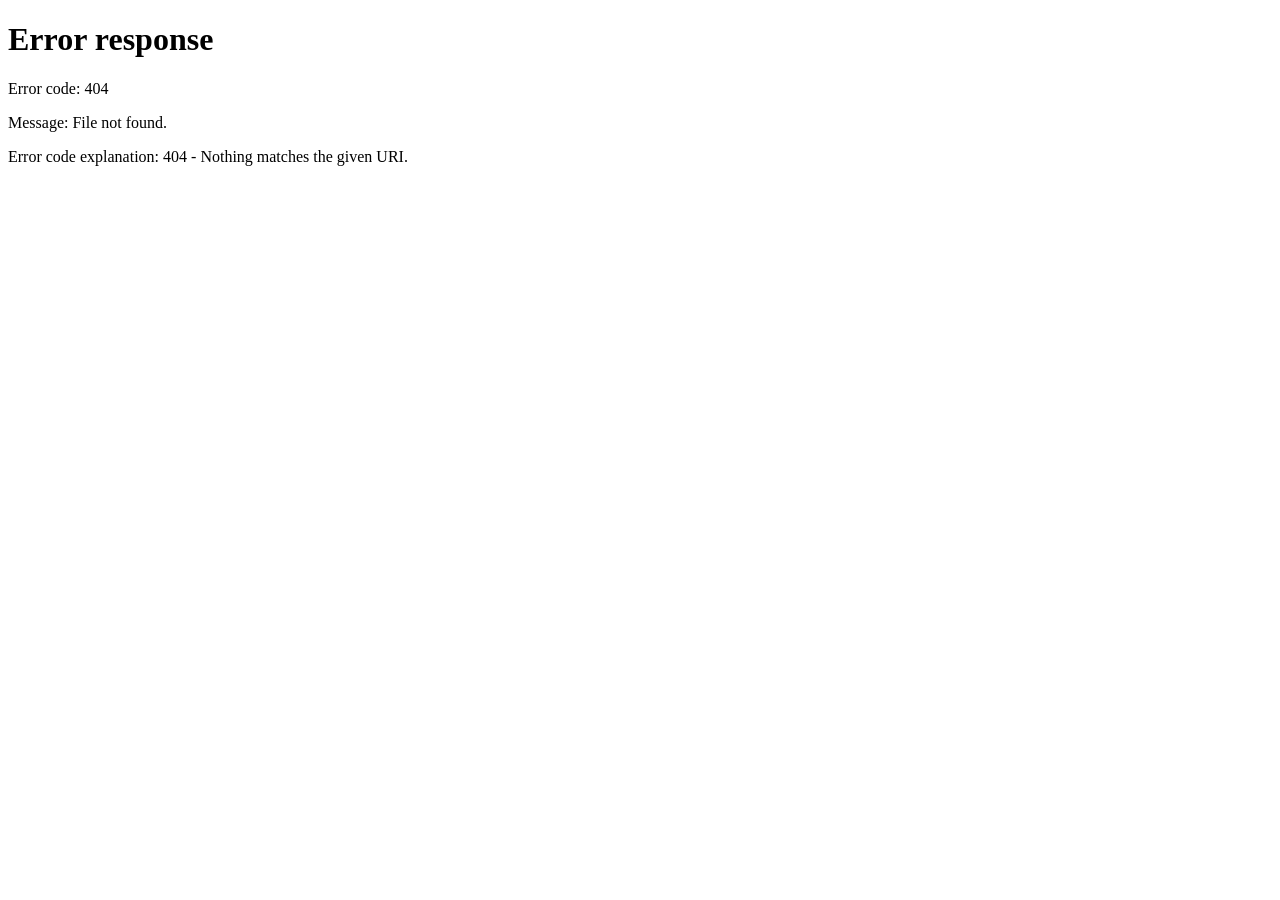
==== index.html @ 52eb381e "Add files via upload" ====
<!doctype html>
<html lang="it" data-autolang>
<head>
<meta charset="utf-8">
<meta name="viewport" content="width=device-width, initial-scale=1">
<script src="lang.js"></script>
<title>aibility · Automazione e AI per PMI svizzere</title>
<meta name="description" content="Email, telefonate, appuntamenti e report: li affidiamo all’AI per voi, con i dati su server in Svizzera. Scoprite in un minuto quanto potete risparmiare.">
<link rel="alternate" hreflang="it" href="./">
<link rel="alternate" hreflang="en" href="en/">
<link rel="alternate" hreflang="de" href="de/">
<link rel="alternate" hreflang="fr" href="fr/">
<link rel="alternate" hreflang="x-default" href="./">
<link rel="icon" href="assets/logo.svg" type="image/svg+xml">
<link rel="preconnect" href="https://fonts.googleapis.com">
<link rel="preconnect" href="https://fonts.gstatic.com" crossorigin>
<link rel="stylesheet" href="https://fonts.googleapis.com/css2?family=IBM+Plex+Sans:wght@400;700&display=swap">
<link rel="stylesheet" href="styles.css">
</head>
<body>

<header class="hdr">
  <div class="wrap hdr-in">
    <a href="#top" class="logo" aria-label="aibility, inizio pagina"><img src="assets/logo.svg" alt="aibility"></a>
    <nav aria-label="Sezioni" class="mnav"><a href="#giornata">Cosa automatizziamo</a><a href="#come">Come funziona</a><a href="#prezzi">Prezzi</a><a href="#contatto">Contatto</a></nav>
    <div class="hdr-right">
      <nav aria-label="Lingua" class="lang">
        <a href="en/" lang="en" hreflang="en">EN</a>
        <a href="de/" lang="de" hreflang="de">DE</a>
        <a href="./" lang="it" hreflang="it" aria-current="true">IT</a>
        <a href="fr/" lang="fr" hreflang="fr">FR</a>
      </nav>
      <a href="#diagnosi" class="hdr-cta">Analisi gratuita</a>
    </div>
  </div>
</header>

<main>

<section id="top" class="wrap hero">
  <p class="eyebrow eyebrow-hero"><span aria-hidden="true" class="pulse"></span>AUTOMAZIONE E AI PER PMI SVIZZERE</p>
  <h1><span class="hl">Il lavoro ripetitivo del vostro ufficio, automatizzato.</span> <span class="hl hl2">Con i programmi che usate già.</span></h1>
  <span aria-hidden="true" class="bar"></span>
  <p class="lede fadein">Email, telefonate, appuntamenti e report: li affidiamo all’AI per voi, con i dati su server in Svizzera. Scoprite in un minuto quanto potete risparmiare.</p>
  <div class="hero-actions fadein">
    <a href="#diagnosi" class="btn btn-primary">Calcolate il vostro risparmio <span class="ar">→</span></a>
    <a href="#giornata" class="link-strong">Cosa automatizziamo ↓</a>
  </div>
  <ul class="trust fadein">
    <li>Server in Svizzera</li><li>Primo processo in 2–4 settimane</li><li>Risposta in giornata</li><li class="hide-m">Tutto online</li><li>Italiano, tedesco, francese, inglese</li>
  </ul>
</section>

<section aria-label="Strumenti che colleghiamo" class="tools">
  <div class="wrap tools-in">
    <p class="tools-label">SI COLLEGA A</p>
    <div class="mq">
      <div class="mq-track" id="mq-track">
        <ul class="tool-list"><li class="tool">Outlook e Microsoft 365</li><li class="tool">Microsoft Teams</li><li class="tool">Gmail e Google Workspace</li><li class="tool">Excel</li><li class="tool">Google Sheets</li><li class="tool">SharePoint</li><li class="tool">OneDrive</li><li class="tool">Google Drive</li><li class="tool">Dropbox</li><li class="tool">Odoo</li><li class="tool">Airtable</li><li class="tool">HubSpot</li><li class="tool">Salesforce</li><li class="tool">Pipedrive</li><li class="tool">Zendesk</li><li class="tool">Slack</li><li class="tool">WhatsApp Business</li><li class="tool">Google Calendar</li><li class="tool">Calendly</li><li class="tool">Stripe</li><li class="tool">Shopify</li><li class="tool">WooCommerce</li><li class="tool">Mailchimp</li><li class="tool">Notion</li><li class="tool">Asana</li><li class="tool">Trello</li><li class="tool">monday.com</li><li class="tool">ClickUp</li><li class="tool">Jira</li><li class="tool">Typeform</li><li class="tool">OpenAI</li><li class="tool">Claude</li></ul>
      </div>
    </div>
  </div>
</section>

<section id="giornata" class="wrap sec">
  <div class="rv day-head">
    <div class="day-head-text">
      <p class="eyebrow">COSA AUTOMATIZZIAMO</p>
      <h2 class="h2">Una giornata in ufficio. Prima e dopo.</h2>
    </div>
    <div role="group" aria-label="Scegli la vista" class="seg">
      <button type="button" id="seg-before" aria-pressed="true">Prima</button>
      <button type="button" id="seg-after" aria-pressed="false">Dopo aibility</button>
    </div>
  </div>
  <ol class="rv day" id="day"></ol>
  <p class="day-summary" id="day-summary"></p>
</section>

<section id="diagnosi" class="diag">
  <div class="wrap diag-in">
    <div class="diag-intro rv">
      <p class="eyebrow eyebrow-dark">DIAGNOSI GRATUITA · 1 MINUTO</p>
      <h2 class="h2">Tre domande. Poi sapete quanto tempo state perdendo.</h2>
      <p class="diag-lede">Vedete subito il potenziale di risparmio. Poi lo verifichiamo insieme in un’analisi gratuita di 30 minuti.</p>
    </div>

    <div class="card rv" id="quiz">
      <div class="card-head">
        <p class="card-title">DIAGNOSI GRATUITA</p>
        <div class="progress" aria-label="Avanzamento">
          <span class="dots" id="dots"></span>
          <span class="q-label" id="q-label" aria-live="polite">Domanda 1 di 3</span>
        </div>
      </div>
      <div class="card-body">

        <div class="qstep qfade" data-step="1">
          <p class="q-kicker hide-m">DOMANDA 1</p>
          <h3 class="q-title">Dove perdete più tempo?</h3>
          <div class="opts" id="opts"></div>
          <button type="button" class="link-btn q-skip" data-go="2">Non lo so ancora</button>
        </div>

        <div class="qstep qfade" data-step="2" hidden>
          <div>
            <p class="q-kicker"><span class="hide-m">DOMANDA 2 · </span><span data-area-up></span></p>
            <h3 class="q-title q-title-tight">Quanto pesa oggi questo lavoro?</h3>
          </div>
          <div>
            <div class="rng-row"><label for="fq-n">Persone coinvolte</label><span class="rng-val" id="n-val"></span></div>
            <input id="fq-n" class="rng" type="range" step="1">
          </div>
          <div>
            <div class="rng-row"><label for="fq-h">Ore a settimana<span class="hide-m">, per persona</span></label><span class="rng-val" id="h-val"></span></div>
            <input id="fq-h" class="rng" type="range" step="1">
          </div>
          <div class="btn-row">
            <button type="button" class="btn-back" aria-label="Indietro" data-go="1">←</button>
            <button type="button" class="btn-go" data-go="3">Vedi il risultato →</button>
          </div>
        </div>

        <form class="qstep qfade" data-step="3" id="lead-form" novalidate hidden>
          <div class="result">
            <p class="result-area" data-area-up></p>
            <p class="result-label">Il vostro potenziale di risparmio</p>
            <p class="result-num"><span data-currency></span> <span id="chf-anim">0</span> <span class="result-unit">all’anno</span></p>
            <p class="result-sub"><span id="hrs-mon"></span> ore <span class="hide-m">liberate ogni mese</span><span class="show-m">al mese</span> · <span id="fte"></span> posti a tempo pieno</p>
          </div>
          <h3 class="q-sub">Verifichiamolo sui vostri sistemi. Gratis.</h3>
          <div class="grid-2">
            <div class="field"><label for="fq-fn">Nome</label><input id="fq-fn" name="name" class="inp" type="text" placeholder="Il vostro nome" autocomplete="name" required></div>
            <div class="field"><label for="fq-fa">Azienda</label><input id="fq-fa" name="company" class="inp" type="text" placeholder="Nome dell’azienda" autocomplete="organization"></div>
          </div>
          <div class="field"><label for="fq-fe">Email di lavoro</label><input id="fq-fe" name="email" class="inp" type="email" placeholder="nome@azienda.ch" autocomplete="email" required></div>
          <input type="text" name="website" class="hp" tabindex="-1" autocomplete="off" aria-hidden="true">
          <label class="check"><input type="checkbox" name="consent" required>Accetto che aibility tratti i miei dati per rispondere alla richiesta, secondo l’<a href="privacy.html" target="_blank">informativa sulla privacy</a>.</label>
          <p class="form-err" role="alert" hidden></p>
          <div class="btn-row">
            <button type="button" class="btn-back" aria-label="Indietro" data-go="2">←</button>
            <button type="submit" class="btn-go btn-go-lg">Richiedi l’analisi gratuita →</button>
          </div>
          <p class="fine" id="calc-note"></p>
        </form>

        <div class="qstep qfade" data-step="4" hidden>
          <p class="q-kicker hide-m">ULTIMO PASSO</p>
          <h3 class="q-title q-title-flat">Grazie<span id="name-suffix"></span>. Scegliete un orario.</h3>
          <p class="q-text">Partiremo da «<span id="area-name"></span>» e dal vostro potenziale di <span data-currency></span> <span id="chf"></span> all’anno. Videochiamata di <span data-meeting-min>30</span> minuti, online.</p>
          <div class="booker" id="booker" aria-live="polite"></div>
          <button type="button" class="btn-ghost" data-go="3" id="back-from-4">← Torna indietro</button>
        </div>

      </div>
    </div>

    <div class="diag-list rv">
      <p class="list-label">COSA RICEVETE DALL’ANALISI</p>
      <ul class="sq-list">
        <li><span aria-hidden="true" class="sq"></span>Le attività che vi costano più ore</li>
        <li><span aria-hidden="true" class="sq"></span>Le 2–3 automazioni da cui partire</li>
        <li><span aria-hidden="true" class="sq"></span>Tempi e costi indicativi, per iscritto</li>
        <li><span aria-hidden="true" class="sq sq-coral"></span>Nessun obbligo</li>
      </ul>
    </div>
  </div>
</section>

<section id="come" class="wrap sec">
  <p class="eyebrow">COME FUNZIONA</p>
  <h2 class="h2 rv">Tutto inizia con un’analisi di 30 minuti. Gratis.</h2>
  <ol class="steps" id="steps">
    <li aria-hidden="true" class="pbar"></li>
    <li class="st" style="transition-delay:0s"><p class="st-k">01 · Gratuita, 30 min</p><h3>Analisi gratuita</h3><p class="st-t">Le attività che vi costano più tempo.</p></li>
    <li class="st" style="transition-delay:.6s"><p class="st-k">02 · Offerta scritta</p><h3>Definiamo il primo passo</h3><p class="st-t">Perimetro, risultato, tempi e prezzo fisso.</p></li>
    <li class="st" style="transition-delay:1.2s"><p class="st-k">03 · 2–4 settimane</p><h3>Costruiamo e testiamo</h3><p class="st-t">Su casi reali, con il vostro team.</p></li>
    <li class="st" style="transition-delay:1.8s"><p class="st-k">04 · Ogni mese</p><h3>Usiamo e miglioriamo</h3><p class="st-t">Monitoraggio e rapporto del tempo risparmiato.</p></li>
  </ol>
</section>

<section class="sec-line">
  <div class="wrap sec-m faq">
    <div class="faq-head">
      <p class="eyebrow">DOMANDE</p>
      <h2 class="h2-s">Prima di iniziare.</h2>
    </div>
    <div class="faq-list rv">
      <details><summary>Dobbiamo cambiare i nostri programmi?</summary><p>Di regola no. Partiamo dagli strumenti che usate già; le possibilità dipendono dalle funzioni disponibili e dagli accessi.</p></details>
      <details><summary>Quanto tempo serve?</summary><p>Un primo processo è di solito in funzione in 2–4 settimane, a seconda delle integrazioni.</p></details>
      <details><summary>Perché un canone mensile?</summary><p>Un’automazione lavora ogni giorno in un ambiente che cambia. Il canone garantisce che continui a funzionare e migliori, con un rapporto mensile di cosa ha prodotto.</p></details>
      <details><summary>Come vengono gestiti i dati?</summary><p>I dati restano su server in Svizzera. Concordiamo prima quali dati servono e chi vi accede, nel rispetto della legge svizzera sulla protezione dei dati (nLPD).</p></details>
    </div>
  </div>
</section>

<section id="prezzi" class="sec-line">
  <div class="wrap sec-m">
    <p class="eyebrow">PREZZI</p>
    <h2 class="h2">Prezzi chiari. Offerta su misura.</h2>
    <p class="sec-lede">Un canone mensile tiene tutto funzionante. L’avvio <span class="hide-m">della prima automazione </span>lo calcoliamo dopo l’analisi gratuita.</p>
    <div class="plans rv">
      <div class="plan">
        <div class="plan-top"><h3>Base</h3><p class="price" id="price-base"></p></div>
        <p class="plan-t">1–2 automazioni, monitoraggio, correzioni e rapporto mensile.</p>
      </div>
      <div class="plan plan-rec">
        <div class="plan-top"><h3>Crescita <span class="badge">Consigliato</span></h3><p class="price" id="price-growth"></p></div>
        <p class="plan-t">Fino a 5 automazioni o assistenti, ore di miglioramenti incluse, incontro trimestrale.</p>
      </div>
      <div class="plan">
        <div class="plan-top"><h3>Partner</h3><p class="price price-req" id="price-partner">Su richiesta</p></div>
        <p class="plan-t">Un reparto AI esterno: soluzioni su misura e una nuova automazione ogni trimestre.</p>
      </div>
    </div>
    <p class="fine-lg">Prezzi finali · Licenze e costi d’uso dell’AI al costo · Le automazioni girano sulla nostra infrastruttura in Svizzera</p>
  </div>
</section>

<section class="cta-band">
  <div class="wrap cta-in">
    <h2 class="rv">Scopriamo cosa automatizzare per primo.</h2>
    <a href="#diagnosi" class="btn btn-white">Inizia la diagnosi gratuita <span class="ar">↑</span></a>
  </div>
</section>

<section id="contatto" class="contact">
  <div class="wrap contact-in">
    <div class="contact-intro">
      <p class="eyebrow">CONTATTO</p>
      <h2 class="h2-s">Preferite scriverci?</h2>
      <p class="sec-lede">Due righe bastano. Vi rispondiamo in giornata.</p>
      <p class="contact-mail hide-m"><a href="mailto:info@aibility-agency.ch">info@aibility-agency.ch</a></p>
    </div>
    <div class="contact-body rv">
      <form id="contact-form" class="contact-form" novalidate>
        <div class="grid-2 grid-2-wide">
          <div class="field"><label for="fc-n">Nome</label><input id="fc-n" name="name" class="inp inp-w" type="text" placeholder="Il vostro nome" autocomplete="name" required></div>
          <div class="field"><label for="fc-e">Email</label><input id="fc-e" name="email" class="inp inp-w" type="email" placeholder="nome@azienda.ch" autocomplete="email" required></div>
        </div>
        <div class="field"><label for="fc-m">Messaggio</label><textarea id="fc-m" name="message" class="inp inp-w" rows="4" placeholder="Come possiamo aiutarvi?" required></textarea></div>
        <input type="text" name="website" class="hp" tabindex="-1" autocomplete="off" aria-hidden="true">
        <label class="check"><input type="checkbox" name="consent" required>Accetto che aibility tratti i miei dati per rispondere, secondo l’<a href="privacy.html" target="_blank">informativa sulla privacy</a>.</label>
        <p class="form-err" role="alert" hidden></p>
        <button type="submit" class="btn-dark">Invia messaggio</button>
        <p class="show-m contact-or">oppure <a href="mailto:info@aibility-agency.ch">info@aibility-agency.ch</a></p>
      </form>
      <div class="sent" id="contact-sent" hidden>
        <span aria-hidden="true" class="sq-coral-lg"></span>
        <div><p class="sent-t">Grazie, messaggio ricevuto.</p><p class="sent-s">Vi rispondiamo in giornata.</p><button type="button" class="link-btn-strong" id="contact-new">Scrivi un altro messaggio</button></div>
      </div>
    </div>
  </div>
</section>

</main>

<footer class="ftr">
  <div class="wrap ftr-in">
    <div class="ftr-brand"><img src="assets/logo-light.svg" alt="aibility"><p class="motto">Let machines repeat. Let humans create.</p></div>
    <div class="ftr-meta"><p>aibility · un progetto di Danilo Africano e Giovanni De Luca</p><p>info@aibility-agency.ch · <a href="#impressum">Impressum</a> · <a href="privacy.html">Privacy</a></p></div>
  </div>
  <div id="impressum" class="wrap imp">
    <div class="imp-in">
      <p class="imp-t">Impressum</p>
      <p>Responsabili del sito:<br class="hide-m"> Danilo Africano e Giovanni De Luca</p>
      <p>Bäumlihofstrasse 149a,<br class="hide-m"> 4048 Basel, Svizzera</p>
      <p>info@aibility-agency.ch<br class="hide-m"><span class="show-m-inline"> · </span>aibility è un marchio, non una società iscritta a registro.</p>
    </div>
  </div>
</footer>

<script src="config.js"></script>
<script src="i18n.js"></script>
<script src="app.js"></script>
</body>
</html>
---- styles.css ----
/* aibility — styles. Desktop values first; ≤980px tablet; ≤760px mobile (390px design). */

:root{
  --ink:#2B2833; --ink-2:#55515E; --mute:#6A6672; --line:#D9D7E0; --line-2:#B7B4C0; --line-3:#E4E2EA;
  --paper:#FBFAF7; --white:#FFFFFF; --blue:#335CFF; --blue-d:#2443C7; --blue-l:#E8EDFF; --coral:#FF7A59;
  --gut:clamp(16px,4vw,48px);
}

*,*::before,*::after{box-sizing:border-box}
html{scroll-behavior:smooth}
body{margin:0;background:var(--paper);color:var(--ink);font-family:'IBM Plex Sans',system-ui,sans-serif;-webkit-text-size-adjust:100%}
img{max-width:100%}
a{color:var(--blue)}
a:hover{color:var(--blue-d)}
summary{cursor:pointer}
button{font-family:inherit}
[hidden]{display:none!important}
input:focus-visible,button:focus-visible,a:focus-visible,textarea:focus-visible,summary:focus-visible{outline:2px solid var(--blue);outline-offset:2px}
section[id]{scroll-margin-top:76px}
.show-m,.show-m-inline{display:none}
.hp{position:absolute;left:-9999px;width:1px;height:1px;opacity:0}

.wrap{max-width:1120px;margin:0 auto;padding-left:var(--gut);padding-right:var(--gut)}

/* ---------- Header ---------- */
.hdr{position:sticky;top:0;z-index:10;background:var(--paper);border-bottom:1px solid var(--line)}
.hdr-in{padding-top:14px;padding-bottom:14px;display:flex;align-items:center;justify-content:space-between;gap:16px}
.logo{display:flex;padding:6px 0}
.logo img{height:30px;width:auto;display:block}
.mnav{display:flex;gap:32px;font-size:15px}
.mnav a{color:var(--ink);text-decoration:none;padding:8px 0;border-bottom:2px solid transparent;transition:border-color .2s ease,color .2s ease;white-space:nowrap}
.mnav a:hover{color:var(--blue);border-bottom-color:var(--blue)}
.hdr-right{display:flex;align-items:center;gap:28px}
.lang{display:flex;gap:4px;font-size:14px;font-weight:700;letter-spacing:.04em}
.lang a{padding:8px 6px;color:var(--ink-2);text-decoration:none}
.lang a[aria-current]{color:var(--ink);text-decoration:underline;text-decoration-color:var(--blue);text-decoration-thickness:2px;text-underline-offset:6px}
.hdr-cta{color:var(--white);background:var(--blue);padding:12px 18px;font-size:15px;font-weight:700;text-decoration:none;white-space:nowrap}
.hdr-cta:hover{color:var(--white);background:var(--blue-d)}

/* ---------- Type ---------- */
.eyebrow{margin:0 0 14px;font-size:14px;font-weight:700;letter-spacing:.08em;color:var(--blue)}
.eyebrow-dark{color:var(--blue-d)}
.h2{margin:0;font-weight:700;font-size:clamp(34px,4.4vw,52px);line-height:1.05;letter-spacing:-.025em}
.h2-s{margin:0;font-weight:700;font-size:clamp(30px,3.6vw,44px);line-height:1.08;letter-spacing:-.025em}
.sec{padding-top:120px;padding-bottom:120px}
.sec-m{padding-top:112px;padding-bottom:112px}
.sec-line{border-top:1px solid var(--line)}
.sec-lede{margin:16px 0 0;max-width:640px;font-size:17px;line-height:1.55;color:var(--ink-2)}

/* ---------- Hero ---------- */
.hero{padding-top:112px;padding-bottom:96px}
.eyebrow-hero{margin:0 0 24px;display:flex;align-items:center;gap:12px}
.pulse{width:12px;height:12px;background:var(--coral);flex:none;animation:pl 2.6s ease-in-out infinite}
@keyframes pl{0%,100%{transform:scale(1)}50%{transform:scale(.55)}}
.hero h1{margin:0;max-width:900px;font-weight:700;font-size:clamp(44px,6.4vw,88px);line-height:1;letter-spacing:-.035em}
.bar{display:block;height:8px;width:0;margin-top:32px;background:var(--coral);animation:bar 1s cubic-bezier(.2,.7,.2,1) .8s forwards}
@keyframes bar{to{width:120px}}
.lede{margin:28px 0 0;max-width:600px;font-size:20px;line-height:1.55;color:var(--ink-2)}
.hero-actions{margin-top:36px;display:flex;flex-wrap:wrap;gap:12px 28px;align-items:center}
.btn{display:inline-block;font-weight:700;text-decoration:none;transition:transform .2s ease}
.btn:hover{transform:translateY(-3px)}
.btn .ar{display:inline-block;transition:transform .2s ease}
.btn:hover .ar{transform:translateX(5px)}
.btn-primary{background:var(--blue);color:var(--white);font-size:17px;padding:18px 26px}
.btn-primary:hover{color:var(--white)}
.link-strong{color:var(--ink);font-weight:700}
.trust{margin:56px 0 0;padding:0;list-style:none;font-size:14px;color:var(--mute)}
.trust li{display:inline}
.trust li+li::before{content:" · "}

/* ---------- Tools marquee ---------- */
.tools{background:var(--white);border-top:1px solid var(--line);border-bottom:1px solid var(--line)}
.tools-in{padding-top:22px;padding-bottom:22px;display:flex;flex-wrap:wrap;align-items:center;gap:14px 32px}
.tools-label{margin:0;flex:none;font-size:13px;font-weight:700;letter-spacing:.14em;color:var(--mute)}
.mq{flex:1 1 480px;min-width:0;overflow:hidden;-webkit-mask-image:linear-gradient(to right,transparent,#000 8%,#000 92%,transparent);mask-image:linear-gradient(to right,transparent,#000 8%,#000 92%,transparent)}
.mq-track{display:flex;width:max-content;animation:mq 90s linear infinite}
.mq:hover .mq-track{animation-play-state:paused}
@keyframes mq{from{transform:translateX(0)}to{transform:translateX(-50%)}}
.tool-list{margin:0;padding:0 10px 0 0;list-style:none;display:flex;gap:10px}
.tool{flex:none;border:1px solid var(--line);background:var(--paper);color:var(--ink-2);font-size:15px;padding:9px 16px;white-space:nowrap}

/* ---------- Day before/after ---------- */
.day-head{display:flex;flex-wrap:wrap;gap:24px 64px;align-items:flex-end;justify-content:space-between}
.day-head-text{flex:1 1 520px;min-width:0}
.seg{flex:none;display:flex;border:1px solid var(--ink)}
.seg button{background:var(--white);color:var(--ink);border:0;padding:12px 20px;font-size:16px;font-weight:400;cursor:pointer;min-height:48px}
.seg #seg-before[aria-pressed="true"]{background:var(--ink);color:var(--white);font-weight:700}
.seg #seg-after[aria-pressed="true"]{background:var(--blue);color:var(--white);font-weight:700}
.day{margin:40px 0 0;padding:0;list-style:none;border-top:1px solid var(--ink)}
.slot{display:grid;grid-template-columns:96px 1fr;gap:12px 24px;align-items:start;padding:20px 16px;border-bottom:1px solid var(--line);background:var(--paper);color:var(--ink-2);transition:background .35s ease,color .35s ease}
.slot-time{margin:0;font-weight:700;font-size:24px;display:flex;align-items:center;gap:10px;color:var(--ink)}
.slot-mk{width:8px;height:8px;flex:none;background:var(--line-2);transition:background .35s ease}
.slot-svc-m{display:none}
.slot-svc{margin:0;font-size:12px;font-weight:700;letter-spacing:.1em;color:var(--mute)}
.slot-text{margin:6px 0 0;font-size:19px;line-height:1.4;font-weight:400}
.day.is-after .slot{background:var(--blue-l);color:var(--ink)}
.day.is-after .slot-mk{background:var(--coral)}
.day.is-after .slot-svc,.day.is-after .slot-svc-m{color:var(--blue)}
.day.is-after .slot-text{font-weight:700}
.day-summary{margin:24px 0 0;font-size:17px;line-height:1.5;color:var(--ink-2)}

/* ---------- Diagnosis ---------- */
.diag{background:var(--blue-l);scroll-margin-top:60px}
.diag-in{padding-top:112px;padding-bottom:112px;display:grid;grid-template-columns:minmax(0,1fr) minmax(0,1.26fr);grid-template-areas:"intro card" "list card";grid-template-rows:auto 1fr;column-gap:64px;align-items:start}
.diag-intro{grid-area:intro}
.diag-list{grid-area:list}
.card{grid-area:card}
.diag-lede{margin:20px 0 0;font-size:18px;line-height:1.55;color:var(--ink-2)}
.list-label{margin:36px 0 12px;font-size:13px;font-weight:700;letter-spacing:.1em;color:var(--ink-2)}
.sq-list{margin:0;padding:0;list-style:none;display:flex;flex-direction:column;gap:10px;font-size:16px;line-height:1.45}
.sq-list li{display:flex;gap:12px}
.sq{flex:none;width:8px;height:8px;margin-top:8px;background:var(--blue)}
.sq-coral{background:var(--coral)}

.card{background:var(--white);border:1px solid var(--ink)}
.card-head{padding:16px 24px;border-bottom:1px solid var(--line);display:flex;align-items:center;justify-content:space-between;gap:12px;flex-wrap:wrap}
.card-title{margin:0;font-size:13px;font-weight:700;letter-spacing:.12em;color:var(--mute)}
.progress{display:flex;gap:6px;align-items:center}
.dots{display:flex;gap:6px;align-items:center}
.dot{display:inline-block;width:8px;height:8px;background:var(--line);transition:width .25s ease,background .25s ease}
.dot.on{background:var(--blue)}
.dot.cur{width:22px}
.q-label{margin-left:8px;font-size:13px;color:var(--ink-2)}
.card-body{padding:clamp(20px,3vw,30px)}
.qstep{display:flex;flex-direction:column;gap:16px}
.qstep[data-step="1"]{display:block}
.qstep[data-step="2"]{gap:20px}
.qfade{animation:qf .35s ease}
@keyframes qf{from{opacity:0;transform:translateY(8px)}to{opacity:1;transform:none}}
.q-kicker{margin:0;font-size:14px;font-weight:700;color:var(--blue)}
.q-title{margin:6px 0 18px;font-size:24px;font-weight:700;line-height:1.2}
.q-title-tight{margin-bottom:0}
.q-title-flat{margin:0}
.q-sub{margin:4px 0 0;font-size:21px;font-weight:700;line-height:1.25}
.q-text{margin:0;font-size:16px;line-height:1.5;color:var(--ink-2)}
.opts{display:grid;grid-template-columns:repeat(auto-fit,minmax(170px,1fr));gap:10px}
.opt{text-align:left;background:var(--white);color:var(--ink);border:1px solid var(--line-2);padding:14px 16px;cursor:pointer;min-height:64px;transition:transform .18s ease,border-color .18s ease}
.opt:hover{transform:translateY(-3px);border-color:var(--blue)}
.opt[aria-pressed="true"]{background:var(--blue-l);border:2px solid var(--blue);padding:13px 15px}
.opt-l{display:block;font-weight:700;font-size:16px}
.opt-s{display:block;margin-top:4px;font-size:13px;color:var(--ink-2)}
.link-btn{margin-top:16px;padding:0;border:0;background:none;font:inherit;font-size:14px;color:var(--blue);text-decoration:underline;text-underline-offset:3px;cursor:pointer}
.rng-row{display:flex;justify-content:space-between;gap:12px;margin-bottom:6px;font-size:15px}
.rng-val{font-weight:700}
.rng{-webkit-appearance:none;appearance:none;width:100%;height:28px;background:transparent;margin:0;cursor:pointer;--p:50%}
.rng::-webkit-slider-runnable-track{height:4px;background:linear-gradient(to right,var(--ink) var(--p),var(--line) var(--p))}
.rng::-moz-range-track{height:4px;background:var(--line)}
.rng::-moz-range-progress{height:4px;background:var(--ink)}
.rng::-webkit-slider-thumb{-webkit-appearance:none;width:22px;height:22px;margin-top:-9px;border-radius:0;background:var(--blue);border:0}
.rng::-moz-range-thumb{width:22px;height:22px;border-radius:0;background:var(--blue);border:0}
.btn-row{display:flex;gap:10px}
.btn-back{background:transparent;color:var(--ink);border:1px solid var(--ink);padding:14px 18px;font-size:15px;font-weight:700;cursor:pointer}
.btn-go{flex:1;background:var(--blue);color:var(--white);border:0;padding:15px 18px;font-size:16px;font-weight:700;cursor:pointer}
.btn-go:hover{background:var(--blue-d)}
.btn-go:disabled{opacity:.6;cursor:wait}
.btn-go-lg{padding:16px 18px;font-size:17px}
.btn-ghost{align-self:flex-start;background:transparent;color:var(--ink);border:1px solid var(--ink);padding:12px 18px;font-size:15px;font-weight:700;cursor:pointer}

.result{background:var(--ink);color:var(--paper);padding:22px 24px}
.result-area{margin:0;font-size:12px;font-weight:700;letter-spacing:.1em;color:#C9C6D3}
.result-label{margin:10px 0 0;font-size:17px;font-weight:700}
.result-num{margin:6px 0 0;font-weight:700;font-size:clamp(40px,5vw,56px);line-height:1;letter-spacing:-.03em;color:var(--coral)}
.result-unit{font-size:18px;font-weight:400;letter-spacing:0;color:var(--paper)}
.result-sub{margin:10px 0 0;font-size:15px;color:var(--blue-l)}
.grid-2{display:grid;grid-template-columns:repeat(auto-fit,minmax(170px,1fr));gap:12px}
.grid-2-wide{grid-template-columns:repeat(auto-fit,minmax(200px,1fr));gap:16px}
.field{display:flex;flex-direction:column;gap:6px}
.field label{font-size:14px;font-weight:700}
.inp{width:100%;border:1px solid var(--line-2);border-radius:0;padding:13px;font-size:16px;font-family:inherit;color:var(--ink);background:var(--paper)}
.inp-w{background:var(--white)}
textarea.inp{resize:vertical}
.inp[aria-invalid="true"]{border-color:#C2412D}
.check{display:flex;gap:10px;align-items:flex-start;font-size:14px;line-height:1.45;color:var(--ink-2)}
.check input{margin:3px 0 0;width:18px;height:18px;flex:none;accent-color:var(--blue)}
.form-err{margin:0;font-size:14px;font-weight:700;color:#B3321F}
.fine{margin:0;font-size:13px;color:var(--mute)}

/* ---------- Booking calendar (Google Calendar) ---------- */
.booker{border:1px solid var(--line);background:var(--paper)}
.bk-head{display:flex;justify-content:space-between;align-items:center;gap:12px;padding:12px 16px;border-bottom:1px solid var(--line)}
.bk-label{margin:0;font-size:12px;font-weight:700;letter-spacing:.1em;color:var(--mute)}
.bk-tz{margin:0;font-size:12px;color:var(--mute)}
.bk-days{display:flex;gap:8px;overflow-x:auto;padding:14px 16px;scrollbar-width:thin;scroll-snap-type:x proximity}
.bk-day{flex:none;scroll-snap-align:start;min-width:64px;text-align:center;background:var(--white);color:var(--ink);border:1px solid var(--line-2);padding:8px 6px;cursor:pointer;transition:border-color .15s ease}
.bk-day:hover{border-color:var(--blue)}
.bk-day[aria-pressed="true"]{background:var(--ink);color:var(--white);border-color:var(--ink)}
.bk-day:disabled{opacity:.4;cursor:default;border-color:var(--line)}
.bk-dow{display:block;font-size:11px;font-weight:700;letter-spacing:.1em;text-transform:uppercase}
.bk-dn{display:block;font-size:22px;font-weight:700;line-height:1.15}
.bk-mon{display:block;font-size:12px}
.bk-times{display:grid;grid-template-columns:repeat(auto-fill,minmax(84px,1fr));gap:8px;padding:0 16px 16px}
.bk-time{background:var(--white);color:var(--ink);border:1px solid var(--line-2);padding:11px 6px;font-size:15px;font-weight:700;cursor:pointer;transition:border-color .15s ease}
.bk-time:hover{border-color:var(--blue)}
.bk-time[aria-pressed="true"]{background:var(--blue);color:var(--white);border-color:var(--blue)}
.bk-foot{padding:14px 16px;border-top:1px solid var(--line);display:flex;flex-direction:column;gap:10px}
.bk-msg{margin:0;padding:20px 16px;font-size:15px;color:var(--ink-2)}
.bk-msg-err{color:#B3321F;font-weight:700}
.bk-demo{margin:0;padding:8px 16px;font-size:12px;background:#FFF1EC;color:#8A3A22;border-bottom:1px solid var(--line)}
.bk-done{display:flex;gap:14px;align-items:flex-start;padding:22px 20px;background:var(--white)}
.bk-done-t{margin:0;font-size:20px;font-weight:700}
.bk-done-s{margin:6px 0 0;font-size:15px;line-height:1.5;color:var(--ink-2)}
.bk-done a{font-weight:700}
.skel{height:44px;margin:16px;background:linear-gradient(90deg,var(--line-3),#F3F2F6,var(--line-3));background-size:200% 100%;animation:sk 1.2s ease-in-out infinite}
@keyframes sk{from{background-position:200% 0}to{background-position:0 0}}

/* ---------- How it works ---------- */
.steps{position:relative;margin:48px 0 0;padding:0;list-style:none;display:grid;grid-template-columns:repeat(auto-fit,minmax(220px,1fr));border-top:1px solid var(--ink)}
.st{padding:26px 24px 0 0;display:flex;flex-direction:column;gap:8px;transition:opacity .6s ease,transform .6s ease}
.steps.armed .st{opacity:0;transform:translateY(24px)}
.steps.armed.on .st{opacity:1;transform:none}
.st h3{margin:0;font-weight:700;font-size:20px}
.st p{margin:0}
.st-k{font-weight:700;font-size:15px;color:var(--blue)}
.st-t{font-size:16px;line-height:1.55;color:var(--ink-2)}
.pbar{position:absolute;left:0;top:-2px;height:3px;width:100%;background:linear-gradient(to right,var(--blue) 0,var(--blue) calc(100% - 48px),var(--coral) calc(100% - 48px));transition:width 2.4s ease}
.steps.armed .pbar{width:0}
.steps.armed.on .pbar{width:100%}

/* ---------- FAQ ---------- */
.faq{display:flex;flex-wrap:wrap;gap:32px 72px}
.faq-head{flex:1 1 280px;min-width:0}
.faq-list{flex:2 1 540px;min-width:0}
details{border-top:1px solid var(--ink);padding:18px 0}
details:last-child{border-bottom:1px solid var(--ink)}
summary{font-size:18px;font-weight:700}
details p{margin:12px 0 0;font-size:16px;line-height:1.6;color:var(--ink-2)}

/* ---------- Pricing ---------- */
.plans{margin-top:44px;display:grid;grid-template-columns:repeat(auto-fit,minmax(240px,1fr));gap:0 12px;border-top:1px solid var(--ink)}
.plan{padding:28px 24px 24px;border-top:3px solid transparent;margin-top:-2px;transition:border-color .25s ease,background .25s ease}
.plan:hover{border-top-color:var(--blue);background:var(--white)}
.plan h3{margin:0;font-size:20px;font-weight:700;display:flex;gap:10px;align-items:center;flex-wrap:wrap}
.badge{background:var(--blue);color:var(--white);font-size:12px;padding:3px 8px}
.price{margin:10px 0 0;font-weight:700;font-size:34px;letter-spacing:-.02em}
.price small{font-size:15px;font-weight:400;letter-spacing:0;color:var(--mute)}
.plan-t{margin:12px 0 0;font-size:15px;line-height:1.55;color:var(--ink-2)}
.fine-lg{margin:40px 0 0;font-size:14px;line-height:1.6;color:var(--mute)}

/* ---------- CTA band ---------- */
.cta-band{background:var(--blue);color:var(--white)}
.cta-in{padding-top:96px;padding-bottom:96px;display:flex;flex-wrap:wrap;gap:28px 48px;align-items:center;justify-content:space-between}
.cta-in h2{margin:0;flex:1 1 520px;font-weight:700;font-size:clamp(32px,4.2vw,52px);line-height:1.05;letter-spacing:-.03em}
.btn-white{flex:none;background:var(--white);color:var(--ink);font-size:18px;padding:20px 28px}
.btn-white:hover{color:var(--ink)}

/* ---------- Contact ---------- */
.contact{border-bottom:1px solid var(--line)}
.contact-in{padding-top:104px;padding-bottom:104px;display:flex;flex-wrap:wrap;gap:40px 72px}
.contact-intro{flex:1 1 300px;min-width:0}
.contact-body{flex:2 1 480px;min-width:0}
.contact-mail{margin:24px 0 0;font-size:16px}
.contact-mail a{font-weight:700}
.contact-form{display:flex;flex-direction:column;gap:16px}
.btn-dark{align-self:flex-start;background:var(--ink);color:var(--white);border:0;padding:16px 26px;font-size:16px;font-weight:700;cursor:pointer}
.btn-dark:disabled{opacity:.6;cursor:wait}
.sent{border:1px solid var(--ink);background:var(--white);padding:32px;display:flex;gap:16px;align-items:flex-start}
.sq-coral-lg{flex:none;width:12px;height:12px;margin-top:9px;background:var(--coral)}
.sent-t{margin:0;font-size:22px;font-weight:700}
.sent-s{margin:8px 0 0;font-size:16px;line-height:1.5;color:var(--ink-2)}
.link-btn-strong{margin-top:14px;background:transparent;color:var(--blue);border:0;padding:8px 0;font-size:15px;font-weight:700;cursor:pointer}

/* ---------- Footer ---------- */
.ftr{background:var(--ink);color:var(--line)}
.ftr a{color:var(--blue-l)}
.ftr-in{padding-top:44px;padding-bottom:36px;display:flex;flex-wrap:wrap;justify-content:space-between;align-items:flex-end;gap:24px;font-size:14px;line-height:1.6}
.ftr-in p{margin:0}
.ftr-brand{display:flex;flex-direction:column;gap:14px}
.ftr-brand img{height:36px;width:auto;display:block;align-self:flex-start}
.motto{font-weight:700;color:var(--coral)}
.ftr-meta{text-align:right}
.imp{padding-bottom:40px;font-size:13px;line-height:1.6;color:var(--line-2)}
.imp-in{border-top:1px solid #4A4652;padding-top:24px;display:grid;grid-template-columns:repeat(auto-fit,minmax(220px,1fr));gap:16px 40px}
.imp p{margin:0}
.imp-t{font-weight:700;color:var(--white)}

/* ---------- Scroll reveal ---------- */
@keyframes rv{from{opacity:0;transform:translateY(56px)}to{opacity:1;transform:none}}
@supports (animation-timeline: view()){.rv{animation:rv linear both;animation-timeline:view();animation-range:entry 0% cover 30%}}

/* =====================================================================
   Tablet ≤980px: section nav moves to a scrollable second row
   ===================================================================== */
@media (max-width:980px){
  section[id]{scroll-margin-top:112px}
  .hdr-in{flex-wrap:wrap;padding-bottom:0;row-gap:0}
  .logo{order:1}
  .hdr-right{order:2}
  .mnav{order:3;flex-basis:calc(100% + 2 * var(--gut));margin:10px calc(-1 * var(--gut)) 0;padding:0 var(--gut);gap:22px;font-size:14px;overflow-x:auto;border-top:1px solid var(--line-3);scrollbar-width:none}
  .mnav::-webkit-scrollbar{display:none}
  .mnav a{flex:none;padding:12px 0;border-bottom:0}
  .diag-in{grid-template-columns:minmax(0,1fr);grid-template-areas:"intro" "card" "list";grid-template-rows:auto;row-gap:28px}
  .list-label{margin-top:0}
}

/* =====================================================================
   Mobile ≤760px (390px design)
   ===================================================================== */
@media (max-width:760px){
  :root{--gut:20px}
  .show-m{display:block}
  span.show-m{display:inline}
  .show-m-inline{display:inline}
  .hide-m{display:none!important}

  .hdr-in{padding-top:10px;gap:12px}
  .logo{padding:8px 0}
  .logo img{height:26px}
  .hdr-right{gap:8px}
  .lang{gap:0;font-size:12px;letter-spacing:.03em}
  .lang a{padding:12px 4px}
  .lang a[aria-current]{text-underline-offset:5px}
  .hdr-cta{padding:12px 10px;font-size:13px}
  .mnav{margin-top:0}

  .eyebrow{margin-bottom:12px;font-size:12px}
  .h2{font-size:32px;line-height:1.08}
  .h2-s{font-size:28px;line-height:1.1;letter-spacing:-.02em}
  .sec{padding-top:72px;padding-bottom:72px}
  .sec-m{padding-top:64px;padding-bottom:64px}
  .sec-lede{margin-top:14px;font-size:16px;line-height:1.5}

  .hero{padding-top:56px;padding-bottom:56px}
  .eyebrow-hero{margin-bottom:18px;gap:10px}
  .pulse{width:10px;height:10px}
  .hero h1{font-size:42px;line-height:1.02;letter-spacing:-.03em}
  .bar{height:6px;margin-top:24px}
  @keyframes bar{to{width:88px}}
  .lede{margin-top:20px;font-size:18px;line-height:1.5}
  .hero-actions{display:block;margin-top:28px}
  .btn-primary{display:block;text-align:center;padding:18px}
  .link-strong{display:block;margin-top:14px;text-align:center;padding:10px}
  .btn{transition:transform .15s ease}
  .btn:hover{transform:none}
  .btn:active{transform:scale(.97)}
  .trust{margin-top:32px;padding-top:18px;border-top:1px solid var(--line);display:grid;grid-template-columns:repeat(2,minmax(0,1fr));gap:10px 16px;font-size:13px;color:var(--ink-2)}
  .trust li+li::before{content:none}

  .tools-in{padding:18px 0;flex-direction:column;flex-wrap:nowrap;align-items:stretch;gap:12px}
  .tools-label{padding:0 20px;font-size:12px}
  .mq{flex:none}
  .mq-track{animation-duration:80s}
  .tool-list{padding-right:8px;gap:8px}
  .tool{font-size:14px;padding:8px 14px}

  .day-head{display:block}
  .seg{margin-top:24px;display:grid;grid-template-columns:repeat(2,minmax(0,1fr))}
  .day{margin-top:24px}
  .slot{display:block;padding:18px 0}
  .day.is-after .slot{padding-left:12px;padding-right:12px}
  .slot-time{font-size:13px;letter-spacing:.06em;color:var(--mute)}
  .slot-svc-m{display:inline}
  .slot-svc{display:none}
  .slot-text{margin-top:8px;font-size:17px}
  .day-summary{margin-top:20px;font-size:16px}

  .diag{scroll-margin-top:56px}
  .diag-in{padding-top:72px;padding-bottom:72px;row-gap:0}
  .diag-lede{margin-top:16px;font-size:17px;line-height:1.5}
  .card{margin-top:28px}
  .card-title{display:none}
  .card-head{padding:14px 18px;flex-wrap:nowrap}
  .progress{flex:1;justify-content:space-between}
  .card-body{padding:20px 18px}
  .q-title{margin:0 0 16px;font-size:22px}
  .q-title-tight{margin:6px 0 0}
  .q-title-flat{margin:0}
  .q-kicker{font-size:12px}
  .opts{display:flex;flex-direction:column;gap:8px}
  .opt:hover{transform:none}
  .opt:active{transform:scale(.98);border-color:var(--blue)}
  .opt-s{margin-top:2px}
  .q-skip{display:block;margin:16px auto 0;padding:4px 0}
  .qstep[data-step="2"]{gap:18px}
  .rng{height:32px}
  .rng::-webkit-slider-thumb{width:26px;height:26px;margin-top:-11px}
  .rng::-moz-range-thumb{width:26px;height:26px}
  .btn-row{gap:8px}
  .qstep{gap:14px}
  .result{padding:20px}
  .result-area{font-size:11px}
  .result-label{margin-top:8px;font-size:16px}
  .result-num{font-size:40px}
  .result-unit{display:block;margin-top:4px;font-size:15px;color:var(--paper);font-weight:400}
  .result-sub{font-size:14px}
  .q-sub{font-size:20px}
  .grid-2{grid-template-columns:minmax(0,1fr)}
  .check{font-size:13px}
  .check input{margin-top:2px;width:20px;height:20px}
  .q-text{font-size:15px}
  .btn-ghost{align-self:stretch;padding:13px}
  .card + .diag-list{margin-top:28px}
  .list-label{margin:0 0 10px;font-size:12px}
  .sq-list{gap:8px;font-size:15px}
  .sq-list li{gap:10px}
  .sq{margin-top:7px}

  .steps{margin-top:32px;padding-left:22px;border-top:0;border-left:1px solid var(--line);display:flex;flex-direction:column;gap:28px}
  .st{padding:0;gap:0}
  .st-k{font-size:13px}
  .st h3{margin:4px 0;font-size:19px}
  .st-t{font-size:15px;line-height:1.5}
  .steps.armed .st{transform:translateY(20px)}
  .pbar,.steps.armed .pbar,.steps.armed.on .pbar{left:-2px;top:0;width:3px;background:linear-gradient(to bottom,var(--blue) 0,var(--blue) calc(100% - 40px),var(--coral) calc(100% - 40px));transition:height 2.4s ease}
  .pbar{height:100%}
  .steps.armed .pbar{height:0}
  .steps.armed.on .pbar{height:100%}

  .faq{display:block}
  .faq-head .h2-s{margin-bottom:20px}
  details{padding:16px 0}
  summary{font-size:17px}
  details p{margin-top:10px;font-size:15px;line-height:1.55}

  .plans{margin-top:28px;display:block}
  .plan{padding:22px 0;border-top:0;margin-top:0;border-bottom:1px solid var(--line)}
  .plan:hover{background:transparent}
  .plan-rec{padding:22px 16px;margin:0 -16px;background:var(--blue-l)}
  .plan-rec:hover{background:var(--blue-l)}
  .plan-top{display:flex;justify-content:space-between;align-items:baseline;gap:12px}
  .plan h3{font-size:19px;gap:8px}
  .badge{font-size:11px;padding:3px 7px}
  .price{margin:0;font-size:24px;letter-spacing:0;white-space:nowrap}
  .price small{font-size:13px}
  .plan-rec .price small{color:var(--ink-2)}
  .price-req{font-size:20px}
  .plan-t{margin-top:8px;line-height:1.5}
  .fine-lg{margin-top:24px;font-size:13px}

  .cta-in{display:block;padding-top:64px;padding-bottom:64px}
  .cta-in h2{font-size:32px;line-height:1.08;letter-spacing:-.025em}
  .btn-white{display:block;margin-top:24px;text-align:center;font-size:17px;padding:18px}

  .contact-in{display:block;padding-top:64px;padding-bottom:64px}
  .contact-body{margin-top:24px}
  .contact-form{gap:14px}
  .grid-2-wide{gap:14px}
  .btn-dark{align-self:stretch;padding:17px}
  .contact-or{margin:4px 0 0;font-size:14px;text-align:center}
  .contact-or a{font-weight:700}
  .sent{padding:24px;gap:14px}
  .sq-coral-lg{width:10px;height:10px;margin-top:8px}
  .sent-t{font-size:19px}
  .sent-s{margin-top:6px;font-size:15px}
  .link-btn-strong{margin-top:10px;padding:10px 0}

  .ftr-in{padding-top:36px;padding-bottom:16px;flex-direction:column;align-items:stretch;gap:16px;font-size:13px}
  .ftr-brand{gap:16px}
  .ftr-brand img{height:32px}
  .motto{font-size:15px}
  .ftr-meta{text-align:left}
  .imp{padding-bottom:36px;font-size:12px}
  .imp-in{padding-top:18px;display:flex;flex-direction:column;gap:10px}

  @keyframes rv{from{opacity:0;transform:translateY(40px)}to{opacity:1;transform:none}}
  @supports (animation-timeline: view()){.rv{animation-range:entry 0% cover 25%}}
}

@media (prefers-reduced-motion: reduce){
  html{scroll-behavior:auto}
  .bar{width:120px;animation:none}
  .pulse,.rv,.mq-track,.qfade,.skel{animation:none}
  .btn,.btn .ar,.opt,.plan,.slot,.slot-mk,.st,.pbar,.dot{transition:none}
  .steps.armed .st{opacity:1;transform:none}
  .steps.armed .pbar{width:100%}
}

/* ---- Privacy page ---- */
.legal{max-width:760px;padding-top:56px;padding-bottom:80px;font-size:17px;line-height:1.65;color:var(--ink-2)}
.legal h1{margin:0 0 12px;color:var(--ink);font-size:clamp(34px,4.4vw,52px);line-height:1.06;letter-spacing:-.03em}
.legal h2{margin:44px 0 10px;color:var(--ink);font-size:22px;line-height:1.25;letter-spacing:-.01em}
.legal h3{margin:24px 0 6px;color:var(--ink);font-size:17px}
.legal p,.legal ul{margin:0 0 14px}
.legal ul{padding-left:20px}
.legal li{margin-bottom:6px}
.legal a{color:var(--blue-d)}
.legal-date{color:var(--mute);font-size:15px}
.legal-sum{margin:28px 0 0;padding:20px 22px;background:var(--blue-l);border-left:3px solid var(--blue);color:var(--ink)}
.legal-sum p:last-child{margin:0}
.legal-back{display:inline-block;margin-top:40px;font-weight:700}
.check a{color:inherit;text-decoration:underline}
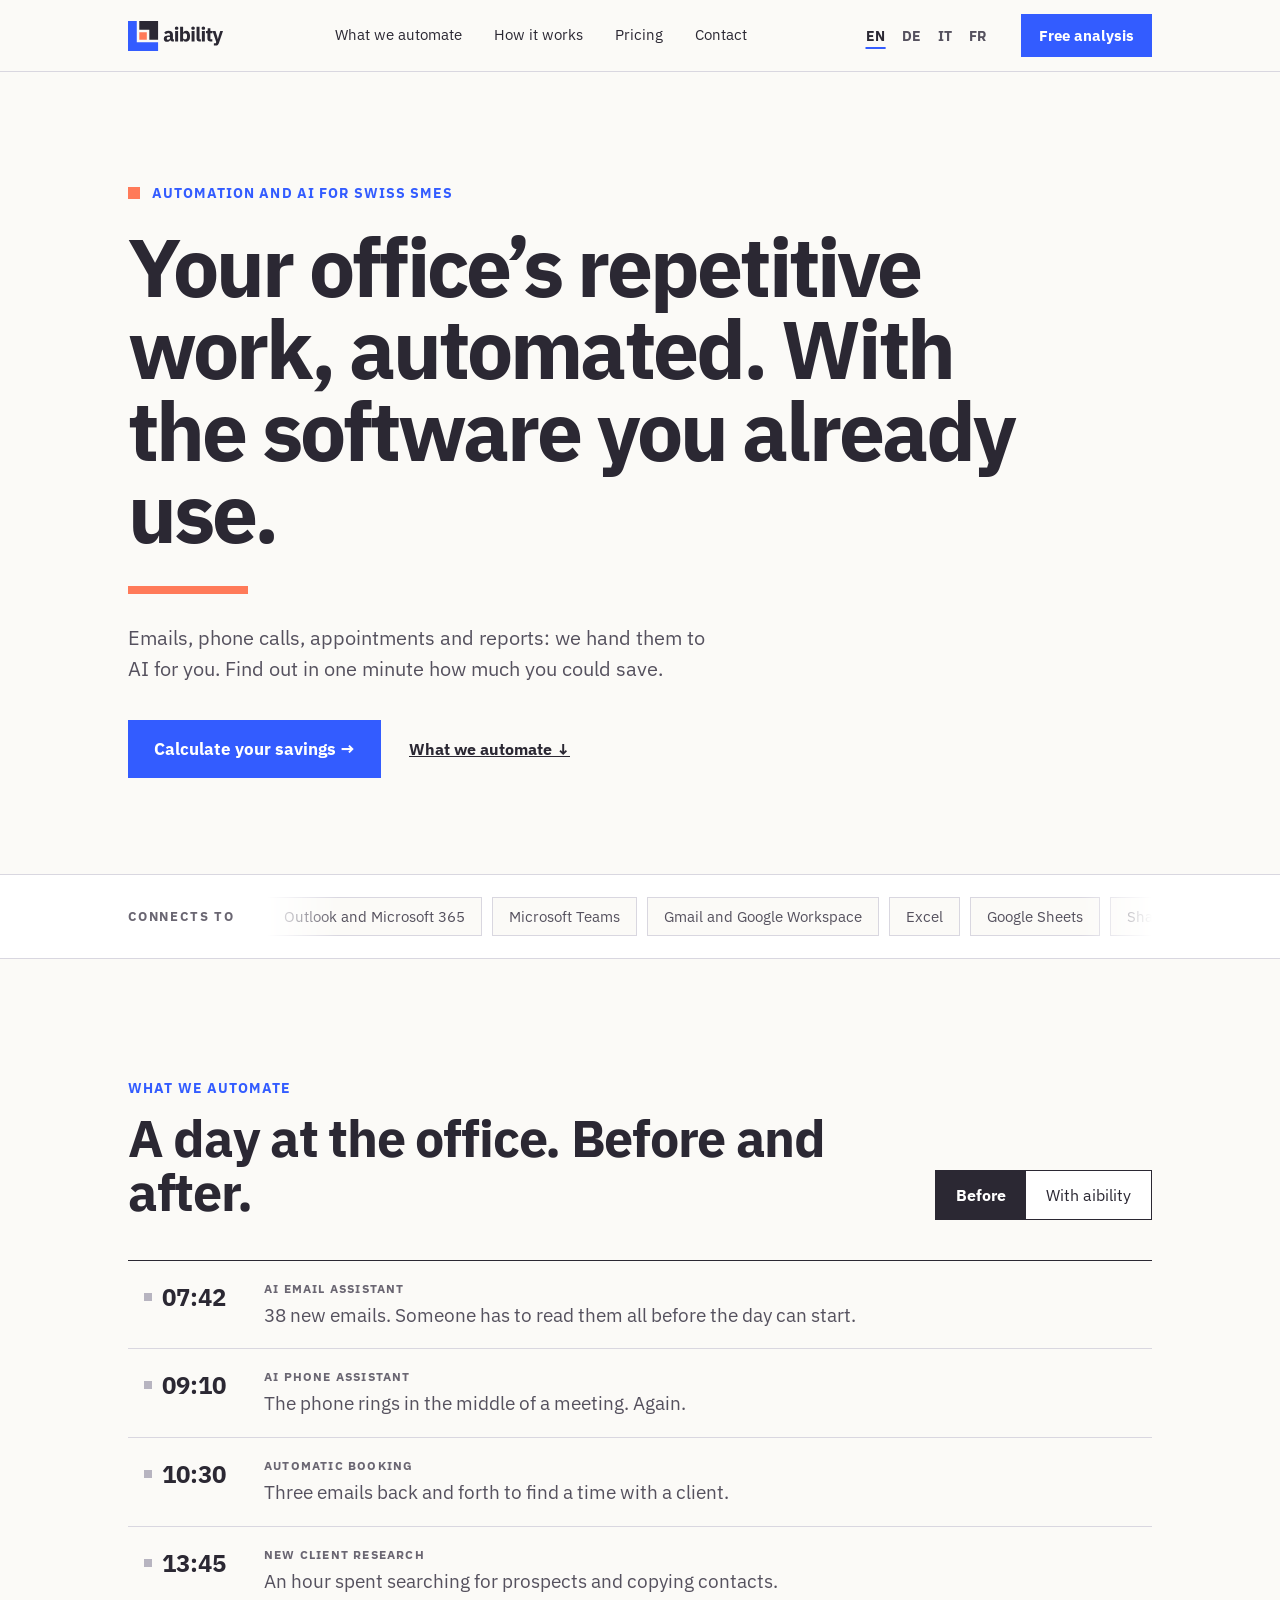
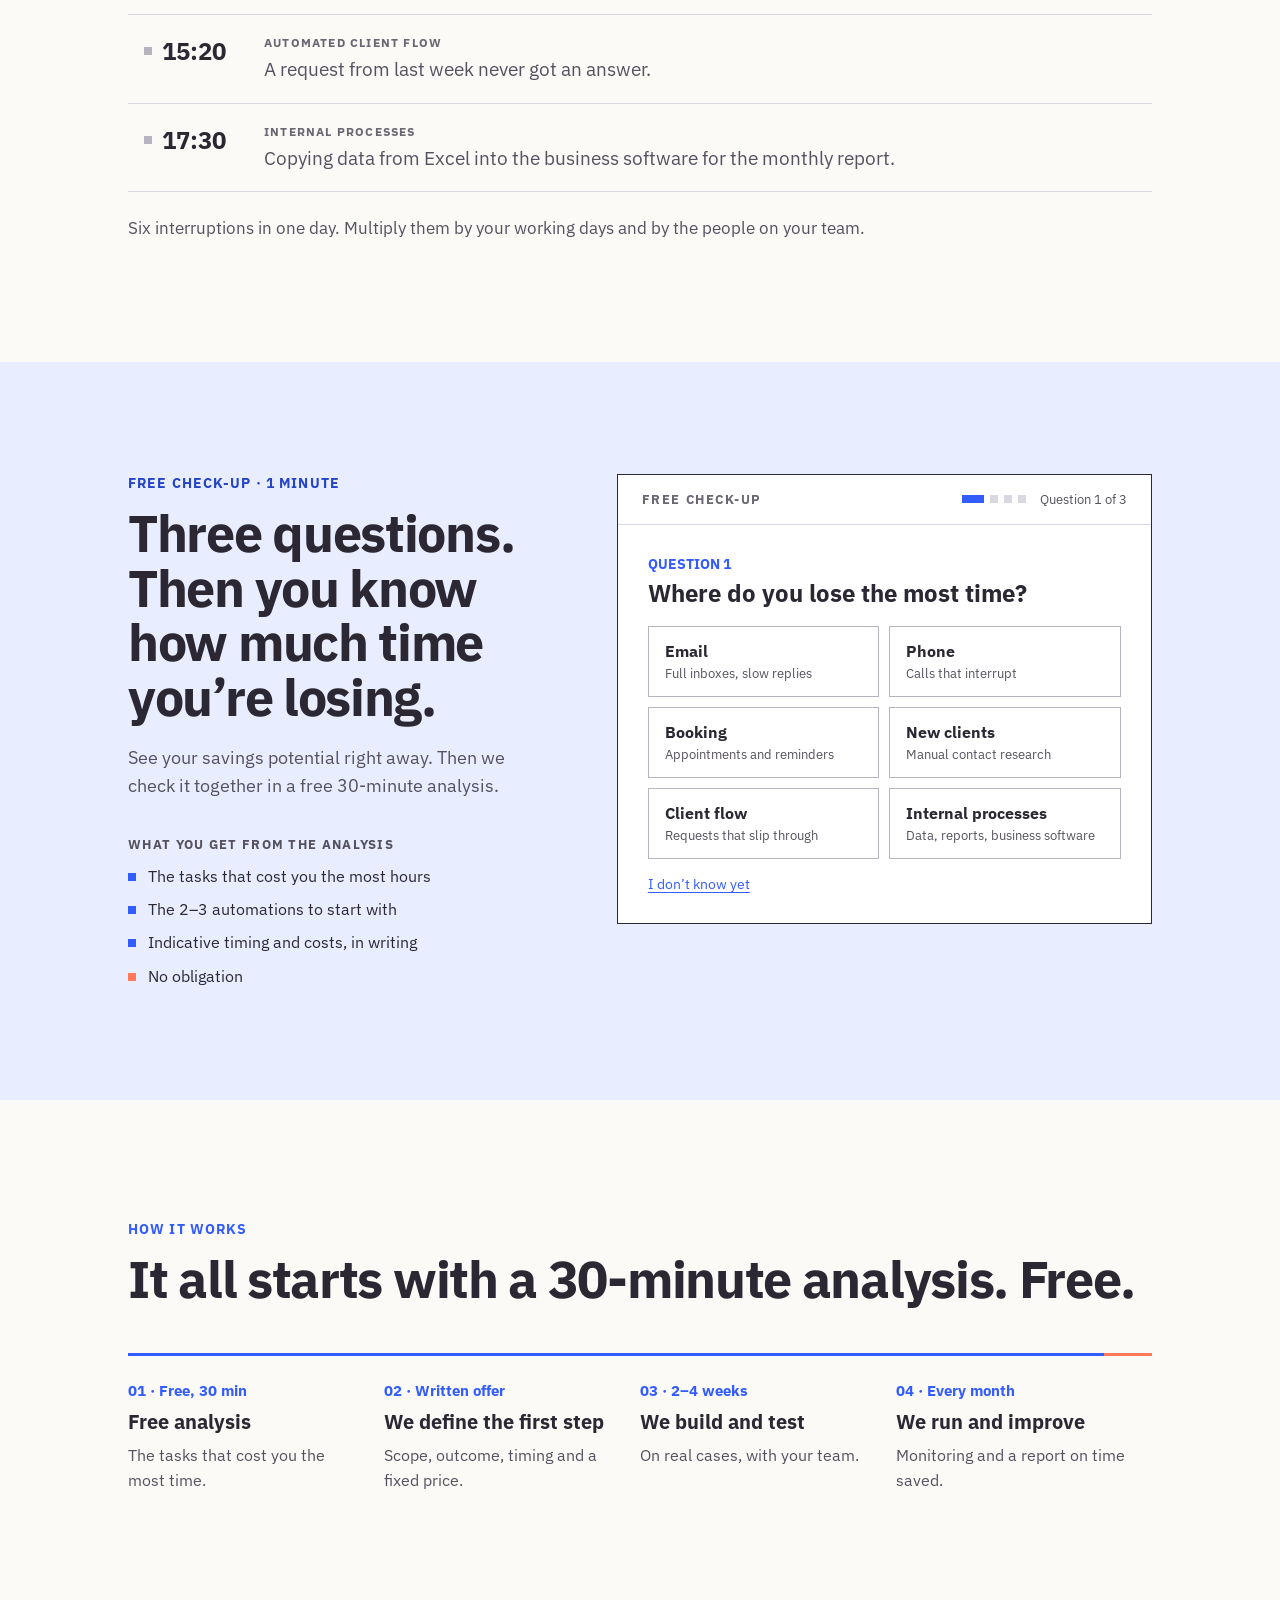
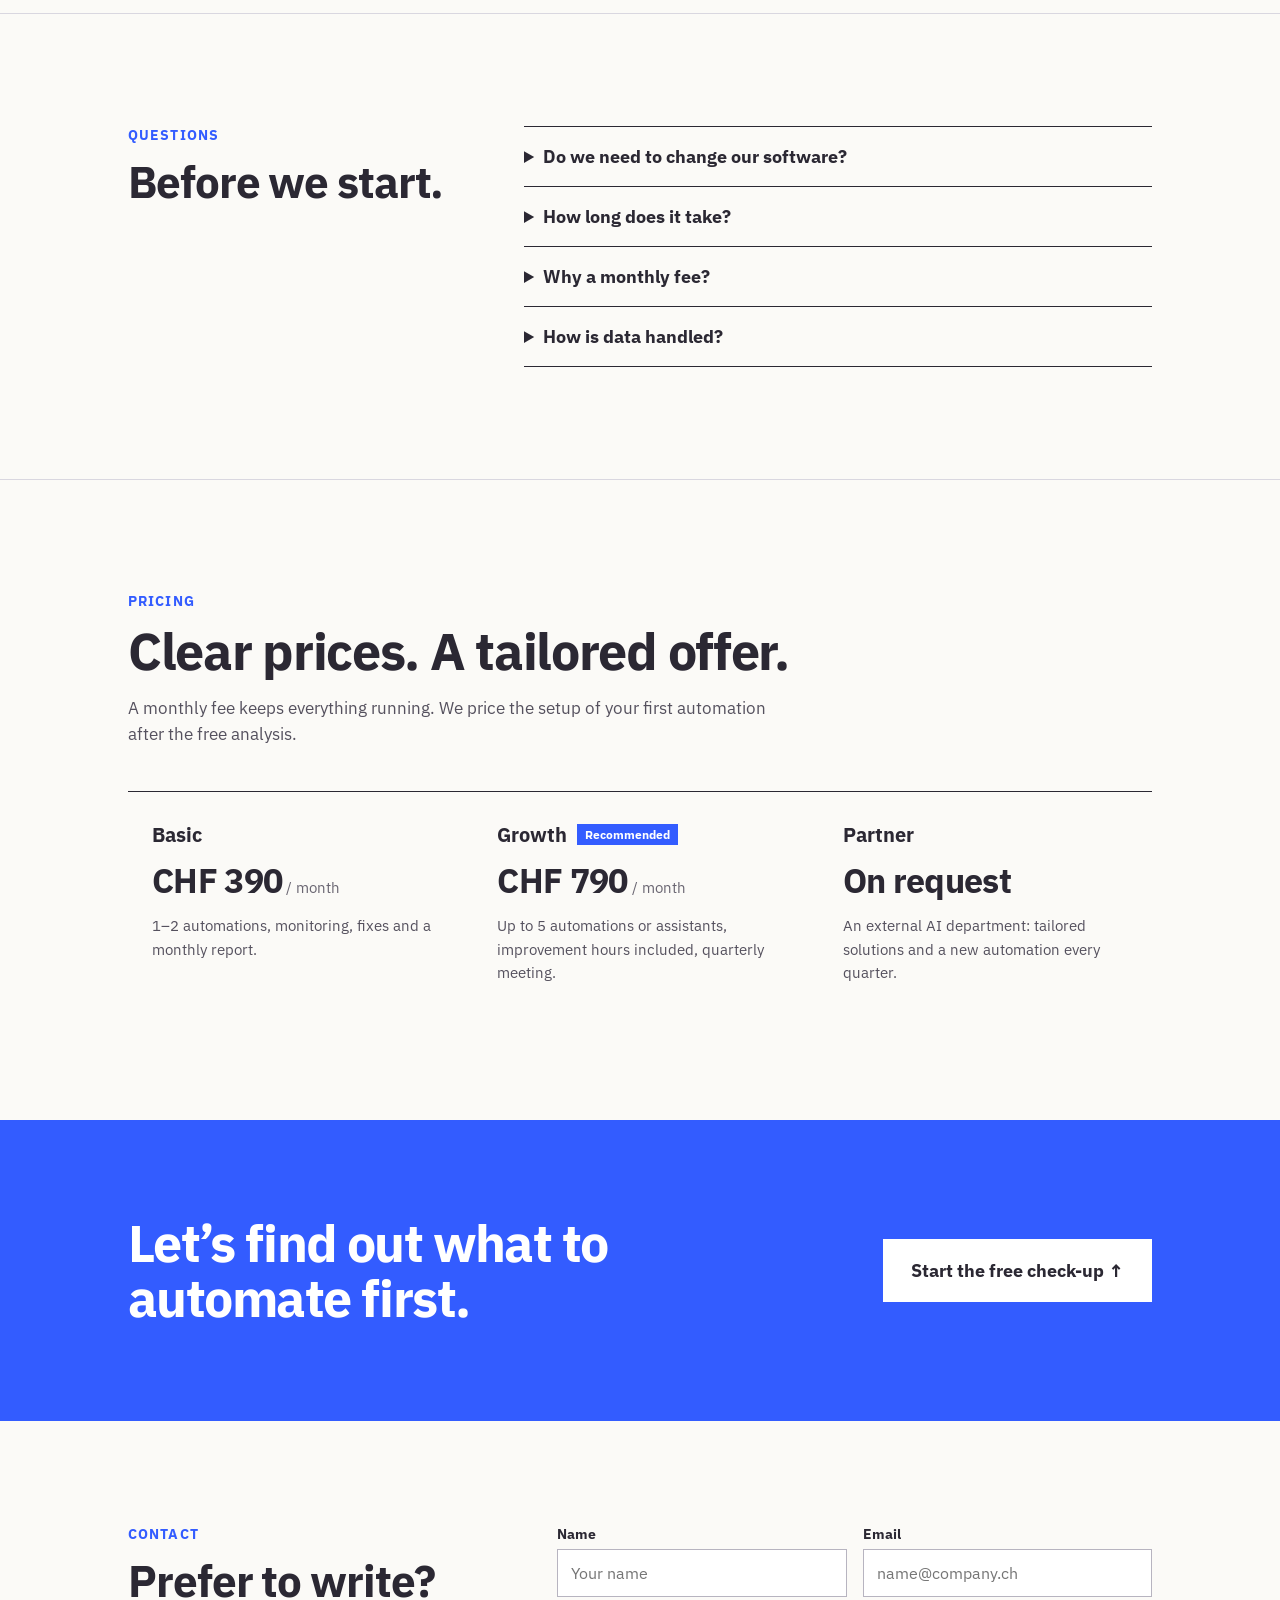
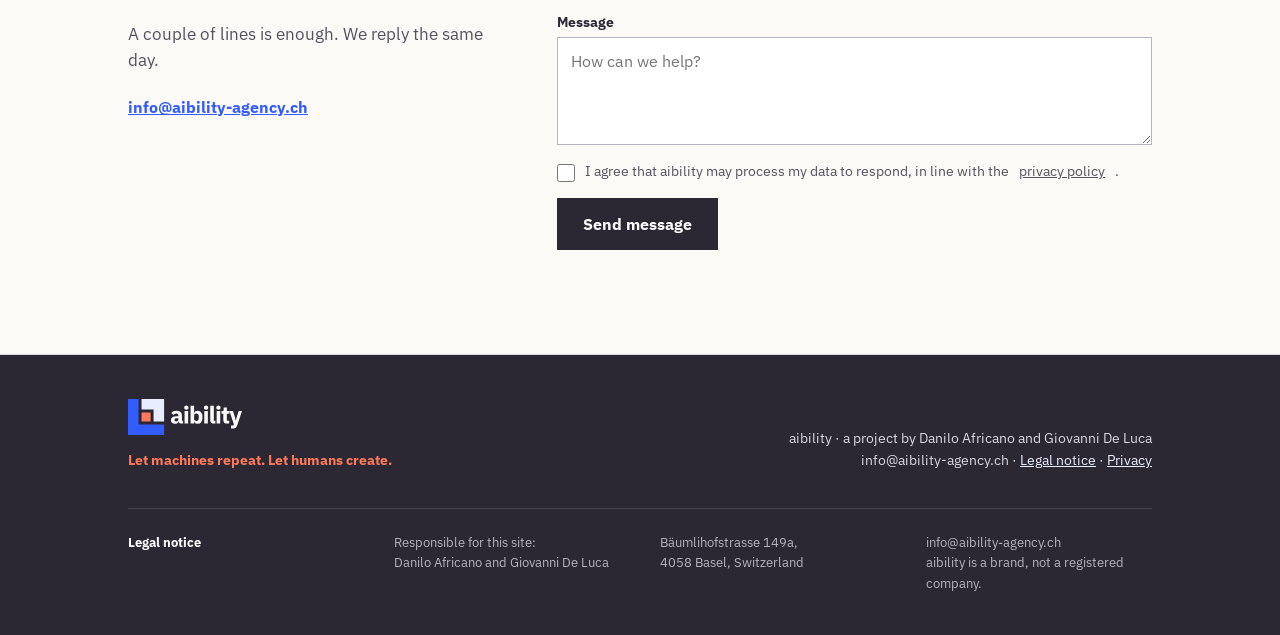
==== commit 30444355: "Add files via upload" ====
--- a/index.html
+++ b/index.html
@@ -5,13 +5,17 @@
 <meta name="viewport" content="width=device-width, initial-scale=1">
 <script src="lang.js"></script>
 <title>aibility · Automazione e AI per PMI svizzere</title>
-<meta name="description" content="Email, telefonate, appuntamenti e report: li affidiamo all’AI per voi, con i dati su server in Svizzera. Scoprite in un minuto quanto potete risparmiare.">
+<meta name="description" content="Email, telefonate, appuntamenti e report: li affidiamo all’AI per voi. Scoprite in un minuto quanto potete risparmiare.">
 <link rel="alternate" hreflang="it" href="./">
 <link rel="alternate" hreflang="en" href="en/">
 <link rel="alternate" hreflang="de" href="de/">
 <link rel="alternate" hreflang="fr" href="fr/">
 <link rel="alternate" hreflang="x-default" href="./">
-<link rel="icon" href="assets/logo.svg" type="image/svg+xml">
+<link rel="icon" href="favicon.ico" sizes="16x16 32x32 48x48">
+<link rel="icon" href="favicon.svg" type="image/svg+xml">
+<link rel="icon" href="icon-192.png" type="image/png" sizes="192x192">
+<link rel="icon" href="icon-512.png" type="image/png" sizes="512x512">
+<link rel="apple-touch-icon" href="apple-touch-icon.png">
 <link rel="preconnect" href="https://fonts.googleapis.com">
 <link rel="preconnect" href="https://fonts.gstatic.com" crossorigin>
 <link rel="stylesheet" href="https://fonts.googleapis.com/css2?family=IBM+Plex+Sans:wght@400;700&display=swap">
@@ -41,14 +45,11 @@
   <p class="eyebrow eyebrow-hero"><span aria-hidden="true" class="pulse"></span>AUTOMAZIONE E AI PER PMI SVIZZERE</p>
   <h1><span class="hl">Il lavoro ripetitivo del vostro ufficio, automatizzato.</span> <span class="hl hl2">Con i programmi che usate già.</span></h1>
   <span aria-hidden="true" class="bar"></span>
-  <p class="lede fadein">Email, telefonate, appuntamenti e report: li affidiamo all’AI per voi, con i dati su server in Svizzera. Scoprite in un minuto quanto potete risparmiare.</p>
+  <p class="lede fadein">Email, telefonate, appuntamenti e report: li affidiamo all’AI per voi. Scoprite in un minuto quanto potete risparmiare.</p>
   <div class="hero-actions fadein">
     <a href="#diagnosi" class="btn btn-primary">Calcolate il vostro risparmio <span class="ar">→</span></a>
     <a href="#giornata" class="link-strong">Cosa automatizziamo ↓</a>
   </div>
-  <ul class="trust fadein">
-    <li>Server in Svizzera</li><li>Primo processo in 2–4 settimane</li><li>Risposta in giornata</li><li class="hide-m">Tutto online</li><li>Italiano, tedesco, francese, inglese</li>
-  </ul>
 </section>
 
 <section aria-label="Strumenti che colleghiamo" class="tools">
@@ -189,7 +190,7 @@
       <details><summary>Dobbiamo cambiare i nostri programmi?</summary><p>Di regola no. Partiamo dagli strumenti che usate già; le possibilità dipendono dalle funzioni disponibili e dagli accessi.</p></details>
       <details><summary>Quanto tempo serve?</summary><p>Un primo processo è di solito in funzione in 2–4 settimane, a seconda delle integrazioni.</p></details>
       <details><summary>Perché un canone mensile?</summary><p>Un’automazione lavora ogni giorno in un ambiente che cambia. Il canone garantisce che continui a funzionare e migliori, con un rapporto mensile di cosa ha prodotto.</p></details>
-      <details><summary>Come vengono gestiti i dati?</summary><p>I dati restano su server in Svizzera. Concordiamo prima quali dati servono e chi vi accede, nel rispetto della legge svizzera sulla protezione dei dati (nLPD).</p></details>
+      <details><summary>Come vengono gestiti i dati?</summary><p>Concordiamo prima quali dati servono e chi vi accede, nel rispetto della legge svizzera sulla protezione dei dati (nLPD).</p></details>
     </div>
   </div>
 </section>
@@ -213,7 +214,6 @@
         <p class="plan-t">Un reparto AI esterno: soluzioni su misura e una nuova automazione ogni trimestre.</p>
       </div>
     </div>
-    <p class="fine-lg">Prezzi finali · Licenze e costi d’uso dell’AI al costo · Le automazioni girano sulla nostra infrastruttura in Svizzera</p>
   </div>
 </section>
 
@@ -264,7 +264,7 @@
     <div class="imp-in">
       <p class="imp-t">Impressum</p>
       <p>Responsabili del sito:<br class="hide-m"> Danilo Africano e Giovanni De Luca</p>
-      <p>Bäumlihofstrasse 149a,<br class="hide-m"> 4048 Basel, Svizzera</p>
+      <p>Bäumlihofstrasse 149a,<br class="hide-m"> 4058 Basel, Svizzera</p>
       <p>info@aibility-agency.ch<br class="hide-m"><span class="show-m-inline"> · </span>aibility è un marchio, non una società iscritta a registro.</p>
     </div>
   </div>
